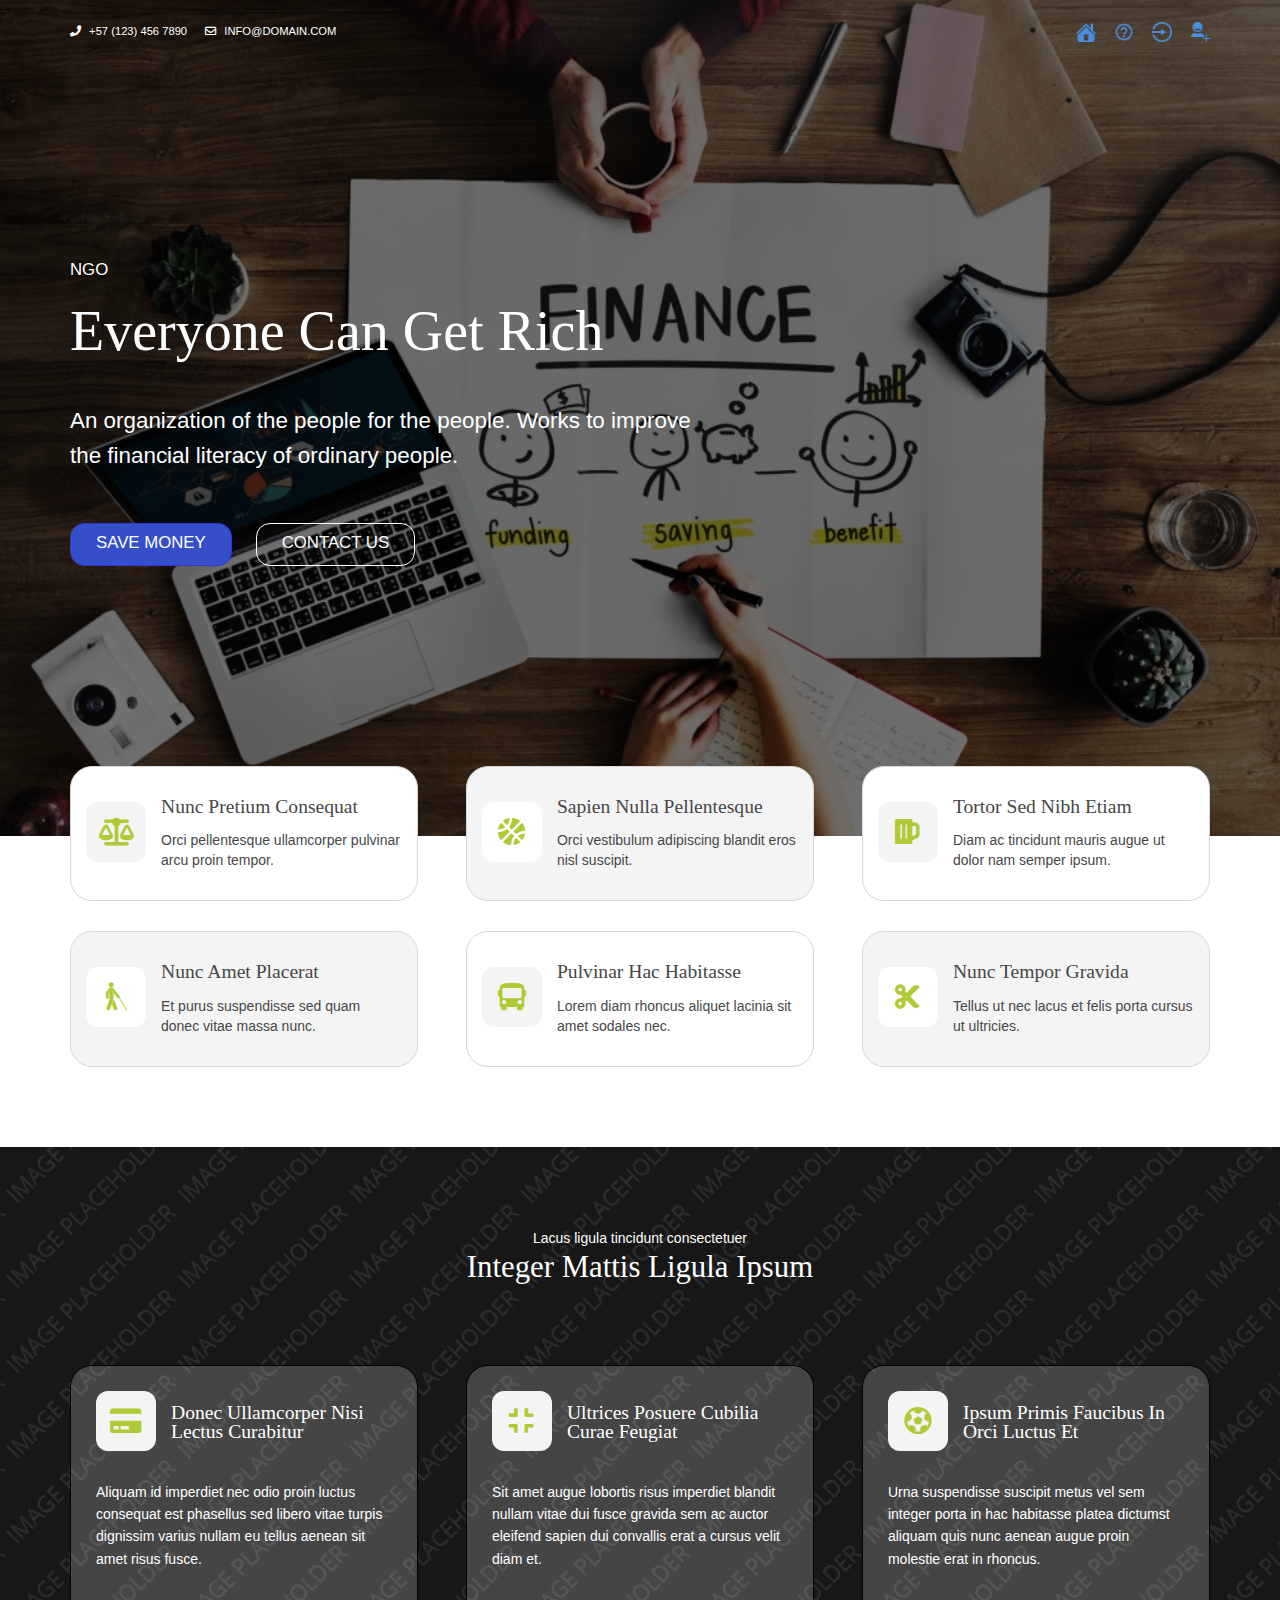
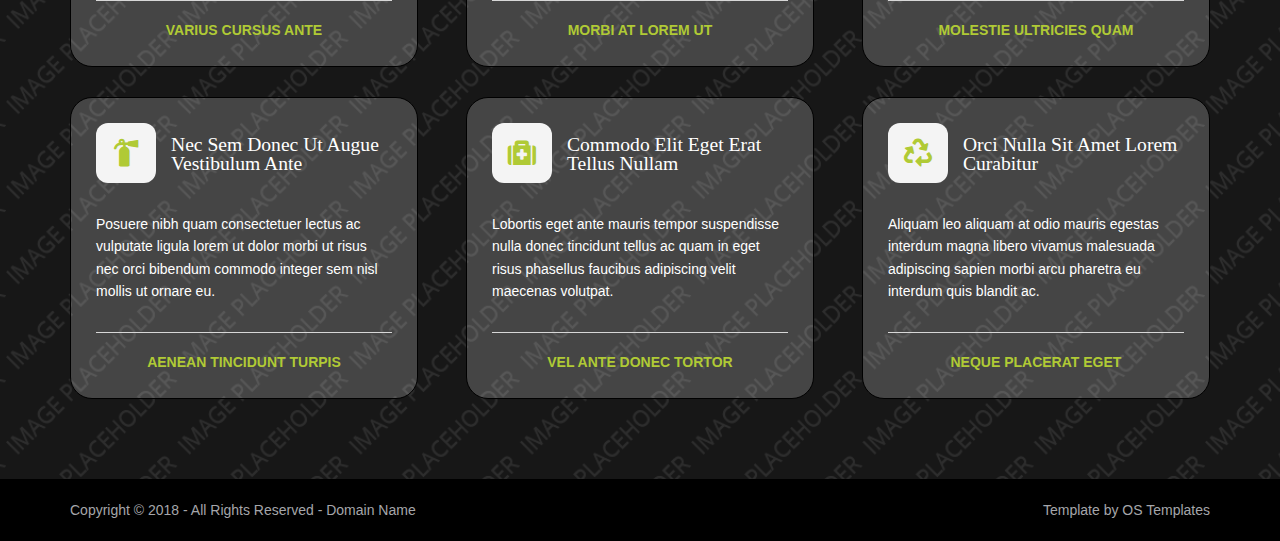
==== index.html @ de63fb76 "First Commit" ====
<!DOCTYPE html>
<!--
Template Name: Siopp
Author: <a href="https://www.os-templates.com/">OS Templates</a>
Author URI: https://www.os-templates.com/
Copyright: OS-Templates.com
Licence: Free to use under our free template licence terms
Licence URI: https://www.os-templates.com/template-terms
-->
<html lang="">
<!-- To declare your language - read more here: https://www.w3.org/International/questions/qa-html-language-declarations -->
<head>
<title>Everyone Can Get Rich</title>
<meta charset="utf-8">
<meta name="viewport" content="width=device-width, initial-scale=1.0, maximum-scale=1.0, user-scalable=no">
<link href="layout/styles/layout.css" rel="stylesheet" type="text/css" media="all">
</head>
<body id="top">
<!-- ################################################################################################ -->
<!-- ################################################################################################ -->
<!-- ################################################################################################ -->
<!-- Top Background Image Wrapper -->
<div class="bgded" style="background-image:url('images/backgrounds/01.jpeg');">
  <!-- ################################################################################################ -->
  <div class="wrapper overlay row0">
    <div id="topbar" class="hoc clear">
      <div class="fl_left">
        <!-- ################################################################################################ -->
        <ul class="nospace">
          <li><i class="fas fa-phone rgtspace-5"></i> +57 (123) 456 7890</li>
          <li><i class="far fa-envelope rgtspace-5"></i> info@domain.com</li>
        </ul>
        <!-- ################################################################################################ -->
      </div>
      <div class="fl_right">
        <!-- ################################################################################################ -->
        <ul class="nospace">
          <li><a href="index.html"><img src="images/icons/01.png" style="width:20px;height:20px;"></a></li>
          <li><a href="#" title="Help Center"><img src="images/icons/02.png" style="width:20px;height:20px;"></a></li>
          <li><a href="#" title="Login"><img src="images/icons/03.png" style="width:20px;height:20px;"></i></a></li>
          <li><a href="#" title="Sign Up"><img src="images/icons/04.png" style="width:20px;height:20px;"></i></a></li>
        </ul>
        <!-- ################################################################################################ -->
      </div>
    </div>
  </div>
  <!-- ################################################################################################ -->
  <!-- ################################################################################################ -->
  <!-- ################################################################################################ -->

  <!-- ################################################################################################ -->
  <!-- ################################################################################################ -->
  <!-- ################################################################################################ -->
  <div class="wrapper overlay">
    <div id="pageintro" class="hoc clear">
      <!-- ################################################################################################ -->
      <article>
        <p>NGO</p>
        <h3 class="heading">Everyone Can Get Rich</h3>
        <p>An organization of the people for the people. Works to improve the financial literacy of ordinary people.</p>
        <footer>
          <ul class="nospace inline pushright">
            <li><a class="btn" href="#">Save money</a></li>
            <li><a class="btn inverse" href="#">Contact us</a></li>
          </ul>
        </footer>
      </article>
      <!-- ################################################################################################ -->
    </div>
  </div>
  <!-- ################################################################################################ -->
</div>
<!-- End Top Background Image Wrapper -->
<!-- ################################################################################################ -->
<!-- ################################################################################################ -->
<!-- ################################################################################################ -->
<div class="wrapper row3">
  <main class="hoc container clear">
    <!-- main body -->
    <!-- ################################################################################################ -->
    <section id="introblocks">
      <ul class="nospace group elements elements-three">
        <li class="one_third">
          <article>
            <footer><a href="#"><i class="fas fa-balance-scale"></i></a></footer>
            <h6 class="heading">Nunc pretium consequat</h6>
            <p>Orci pellentesque ullamcorper pulvinar arcu proin tempor.</p>
          </article>
        </li>
        <li class="one_third">
          <article>
            <footer><a href="#"><i class="fas fa-basketball-ball"></i></a></footer>
            <h6 class="heading">Sapien nulla pellentesque</h6>
            <p>Orci vestibulum adipiscing blandit eros nisl suscipit.</p>
          </article>
        </li>
        <li class="one_third">
          <article>
            <footer><a href="#"><i class="fas fa-beer"></i></a></footer>
            <h6 class="heading">Tortor sed nibh etiam</h6>
            <p>Diam ac tincidunt mauris augue ut dolor nam semper ipsum.</p>
          </article>
        </li>
        <li class="one_third">
          <article>
            <footer><a href="#"><i class="fas fa-blind"></i></a></footer>
            <h6 class="heading">Nunc amet placerat</h6>
            <p>Et purus suspendisse sed quam donec vitae massa nunc.</p>
          </article>
        </li>
        <li class="one_third">
          <article>
            <footer><a href="#"><i class="fas fa-bus"></i></a></footer>
            <h6 class="heading">Pulvinar hac habitasse</h6>
            <p>Lorem diam rhoncus aliquet lacinia sit amet sodales nec.</p>
          </article>
        </li>
        <li class="one_third">
          <article>
            <footer><a href="#"><i class="fas fa-cut"></i></a></footer>
            <h6 class="heading">Nunc tempor gravida</h6>
            <p>Tellus ut nec lacus et felis porta cursus ut ultricies.</p>
          </article>
        </li>
      </ul>
    </section>
    <!-- ################################################################################################ -->
    <!-- / main body -->
    <div class="clear"></div>
  </main>
</div>
<!-- ################################################################################################ -->
<!-- ################################################################################################ -->
<!-- ################################################################################################ -->
<div class="bgded overlay" style="background-image:url('images/demo/backgrounds/01.png');">
  <section id="services" class="hoc container clear">
    <!-- ################################################################################################ -->
    <div class="sectiontitle">
      <p class="nospace font-xs">Lacus ligula tincidunt consectetuer</p>
      <h6 class="heading font-x2">Integer mattis ligula ipsum</h6>
    </div>
    <ul class="nospace group elements elements-three">
      <li class="one_third">
        <article>
          <div>
            <footer><a href="#"><i class="fas fa-credit-card"></i></a></footer>
            <h6 class="heading">Donec ullamcorper nisi lectus curabitur</h6>
          </div>
          <p>Aliquam id imperdiet nec odio proin luctus consequat est phasellus sed libero vitae turpis dignissim varius nullam eu tellus aenean sit amet risus fusce.</p>
          <p><a href="#">Varius cursus ante</a></p>
        </article>
      </li>
      <li class="one_third">
        <article>
          <div>
            <footer><a href="#"><i class="fas fa-compress"></i></a></footer>
            <h6 class="heading">Ultrices posuere cubilia curae feugiat</h6>
          </div>
          <p>Sit amet augue lobortis risus imperdiet blandit nullam vitae dui fusce gravida sem ac auctor eleifend sapien dui convallis erat a cursus velit diam et.</p>
          <p><a href="#">Morbi at lorem ut</a></p>
        </article>
      </li>
      <li class="one_third">
        <article>
          <div>
            <footer><a href="#"><i class="fas fa-futbol"></i></a></footer>
            <h6 class="heading">Ipsum primis faucibus in orci luctus et</h6>
          </div>
          <p>Urna suspendisse suscipit metus vel sem integer porta in hac habitasse platea dictumst aliquam quis nunc aenean augue proin molestie erat in rhoncus.</p>
          <p><a href="#">Molestie ultricies quam</a></p>
        </article>
      </li>
      <li class="one_third">
        <article>
          <div>
            <footer><a href="#"><i class="fas fa-fire-extinguisher"></i></a></footer>
            <h6 class="heading">Nec sem donec ut augue vestibulum ante</h6>
          </div>
          <p>Posuere nibh quam consectetuer lectus ac vulputate ligula lorem ut dolor morbi ut risus nec orci bibendum commodo integer sem nisl mollis ut ornare eu.</p>
          <p><a href="#">Aenean tincidunt turpis</a></p>
        </article>
      </li>
      <li class="one_third">
        <article>
          <div>
            <footer><a href="#"><i class="fas fa-medkit"></i></a></footer>
            <h6 class="heading">Commodo elit eget erat tellus nullam</h6>
          </div>
          <p>Lobortis eget ante mauris tempor suspendisse nulla donec tincidunt tellus ac quam in eget risus phasellus faucibus adipiscing velit maecenas volutpat.</p>
          <p><a href="#">Vel ante donec tortor</a></p>
        </article>
      </li>
      <li class="one_third">
        <article>
          <div>
            <footer><a href="#"><i class="fas fa-recycle"></i></a></footer>
            <h6 class="heading">Orci nulla sit amet lorem curabitur</h6>
          </div>
          <p>Aliquam leo aliquam at odio mauris egestas interdum magna libero vivamus malesuada adipiscing sapien morbi arcu pharetra eu interdum quis blandit ac.</p>
          <p><a href="#">Neque placerat eget</a></p>
        </article>
      </li>
    </ul>
    <!-- ################################################################################################ -->
  </section>
</div>
<!-- ################################################################################################ -->
<!-- ################################################################################################ -->
<!-- ################################################################################################ -->
<!-- ################################################################################################ -->

<!-- ################################################################################################ -->
<!-- ################################################################################################ -->
<!-- ################################################################################################ -->
<div class="wrapper row5">
  <div id="copyright" class="hoc clear">
    <!-- ################################################################################################ -->
    <p class="fl_left">Copyright &copy; 2018 - All Rights Reserved - <a href="#">Domain Name</a></p>
    <p class="fl_right">Template by <a target="_blank" href="https://www.os-templates.com/" title="Free Website Templates">OS Templates</a></p>
    <!-- ################################################################################################ -->
  </div>
</div>
<!-- ################################################################################################ -->
<!-- ################################################################################################ -->
<!-- ################################################################################################ -->
<a id="backtotop" href="#top"><i class="fas fa-chevron-up"></i></a>
<!-- JAVASCRIPTS -->
<script src="layout/scripts/jquery.min.js"></script>
<script src="layout/scripts/jquery.backtotop.js"></script>
<script src="layout/scripts/jquery.mobilemenu.js"></script>
<!-- Homepage specific -->
<script src="layout/scripts/jquery.easypiechart.min.js"></script>
<!-- / Homepage specific -->
</body>
</html>
---- layout/styles/layout.css ----
@charset "utf-8";
/*
Template Name: Siopp
Author: <a href="https://www.os-templates.com/">OS Templates</a>
Author URI: https://www.os-templates.com/
Copyright: OS-Templates.com
Licence: Free to use under our free template licence terms
Licence URI: https://www.os-templates.com/template-terms
File: Layout CSS
*/

@import url("fontawesome-free/css/fontawesome-all.min.css");
@import url("framework.css");

/* Rows
--------------------------------------------------------------------------------------------------------------- */
.row0, .row0 a{}
.row1, .row1 a{}
.row2, .row2 a{}
.row3, .row3 a{}
.row4, .row4 a{}
.row5, .row5 a{}


/* Top Bar
--------------------------------------------------------------------------------------------------------------- */
#topbar{padding:20px 0; font-size:.8rem; text-transform:uppercase;}

#topbar ul li{display:inline-block; margin-right:15px;}
#topbar ul li:last-child{margin-right:0; padding-right:0; border-right:none;}
#topbar i{line-height:normal;}
#topbar > div:nth-of-type(2) i{font-size:1rem;}

/* Search Form */
#topbar #searchform{position:relative; line-height:1; z-index:9999;}
#topbar #searchform::after{display:block; height:18px; line-height:18px; padding:0; font-family:"Font Awesome\ 5 Free"; font-weight:900; font-size:1rem; content:"\f002"/* fa-search */;}
#topbar #searchform:hover::after, #topbar #searchform button{cursor:pointer;}
#topbar #searchform > div{position:absolute; top:18px; right:0; width:280px; visibility:hidden; opacity:0/* Required for transition effect */;}
#topbar #searchform:hover > div{visibility:visible; opacity:1/* Required for transition effect */;}
#topbar #searchform form{display:block; position:relative;}
#topbar #searchform form *{border:none;}
#topbar #searchform input{display:block; width:100%; height:36px; padding:8px 40px 8px 10px; font-size:1rem;}
#topbar #searchform ::placeholder{text-transform:capitalize;}
#topbar #searchform button{display:block; position:absolute; top:3px; right:2px; height:30px; font-size:16px; line-height:1;}


/* Header
--------------------------------------------------------------------------------------------------------------- */
#header{}

#header #logo{margin:22px 0 0 0;}


/* Page Intro
--------------------------------------------------------------------------------------------------------------- */
#pageintro{padding:200px 0 270px;}/* 270px => 70px for #introblocks negative margin */

#pageintro article{display:block; max-width:55%;}
#pageintro article p{line-height:2.5rem; font-size:1.6rem;}
#pageintro article p:first-of-type{margin:0 0 20px 0; padding:0; text-transform:uppercase; font-size:1.2rem; line-height:1;}
#pageintro .heading{margin-bottom:40px; font-size:4rem;}
#pageintro footer{margin-top:50px;}


/* Content Area
--------------------------------------------------------------------------------------------------------------- */
.container{padding:80px 0;}

/* Content */
.container .content{}

.sectiontitle{display:block; max-width:55%; margin:0 auto 80px; text-align:center;}
.sectiontitle *{margin:0;}

.elements{}
.elements-three li{margin-bottom:30px;}
.elements-three li:nth-last-child(-n+3){margin-bottom:0;}/* Removes bottom margin from the last line of items - margin is restored in the media queries when items stack */
.elements-three li:nth-child(3n+1){margin-left:0; clear:left;}/* Removes the need to add class="first" */
.elements article{display:block; position:relative; padding:30px 15px; border:1px solid;}
.elements article *{margin:0; padding:0; line-height:1;}
.elements article i{width:60px; height:60px; line-height:60px; font-size:2rem; text-align:center;}
.elements article .heading{}
.elements article p{line-height:1.4rem;}
.elements article footer{}

/* Introblocks */
#introblocks{display:block; position:relative; margin-top:-150px; z-index:1;}/* 150px => 70px + container padding */
#introblocks .elements article{min-height:122px;/* padding + border + icon */ padding-left:90px;}
#introblocks .elements article .heading{margin-bottom:15px;}
#introblocks .elements article footer{position:absolute; top:35px; left:15px;}

/* Services */
#services{}
#services .elements article{padding:25px;}
#services .elements article > div{display:block; position:relative; min-height:60px; margin:0 0 30px 0; padding:12px 0 0 75px;}
#services .elements article > div footer{position:absolute; top:0; left:0;}
#services .elements article > p:first-of-type{line-height:1.6rem;}
#services .elements article > p:last-of-type{margin-top:30px; padding-top:20px; text-transform:uppercase; text-align:center; font-weight:700; border-top:1px solid;}

/* Shout */
.shout{}
.shout figure{display:block; max-width:546px;/* same width as the image - contains the caption */}
.shout figure img{}
.shout figure figcaption{display:block; position:relative;}
.shout figure figcaption a{display:block; position:relative; padding:15px; border:solid; border-width:0 1px 1px 1px;}
.shout figure figcaption a::after{position:absolute; top:12px; right:15px; width:30px; height:30px; line-height:30px; font-family:"Font Awesome\ 5 Free"; font-weight:900; content:"\f105";/* fa-angle-right */ text-align:center;}

/* Easy Pie Charts */
.pr-charts{}
.pr-charts .pr-chart-ctrl{display:block; float:left; width:25%; min-height:200px;}
.pr-charts .pr-chart-ctrl .pr-chart{display:block; position:relative; width:100%; margin:0 0 50px 0; text-align:center;}
.pr-charts .pr-chart-ctrl .pr-chart canvas{display:block; margin:0 auto; padding:0; vertical-align:top;}
.pr-charts .pr-chart-ctrl .pr-chart i{position:absolute; top:0; left:0; width:100%; height:200px; line-height:200px; font-size:18px; font-style:normal;}/* Must have same height & line height as set in the javascript size element to vertical align centre */
.pr-charts .pr-chart-ctrl p{margin:0; padding:0; text-transform:uppercase;}

/* Comments */
#comments ul{margin:0 0 40px 0; padding:0; list-style:none;}
#comments li{margin:0 0 10px 0; padding:15px;}
#comments .avatar{float:right; margin:0 0 10px 10px; padding:3px; border:1px solid;}
#comments address{font-weight:bold;}
#comments time{font-size:smaller;}
#comments .comcont{display:block; margin:0; padding:0;}
#comments .comcont p{margin:10px 5px 10px 0; padding:0;}

#comments form{display:block; width:100%;}
#comments input, #comments textarea{width:100%; padding:10px; border:1px solid;}
#comments textarea{overflow:auto;}
#comments div{margin-bottom:15px;}
#comments input[type="submit"], #comments input[type="reset"]{display:inline-block; width:auto; min-width:150px; margin:0; padding:8px 5px; cursor:pointer;}

/* Sidebar */
.container .sidebar{}

.sidebar .sdb_holder{margin-bottom:50px;}
.sidebar .sdb_holder:last-child{margin-bottom:0;}


/* CTA - Click to action
--------------------------------------------------------------------------------------------------------------- */
#cta{padding:80px 0; text-align:center;}

#cta p, #cta .heading, #cta footer{margin:0; padding:0;}
#cta p:first-of-type{text-transform:uppercase;}
#cta .heading{margin-bottom:50px; font-size:3rem;}
#cta .heading span{font-size:4rem;}
#cta footer{}
#cta footer .btn{padding:14px 40px;}


/* Footer
--------------------------------------------------------------------------------------------------------------- */
#footer{padding:80px 0;}

#footer .heading{margin-bottom:50px; font-size:1.2rem;}
#footer .logoname{margin-bottom:50px;}
#footer p + .faico{margin-top:30px;}

#footer input, #footer button{border:1px solid;}
#footer input{display:block; width:100%; padding:12px 15px;}
#footer button{padding:10px 15px 12px; font-size:1rem;}

#footer .linklist li{display:block; margin-bottom:15px; padding:0 0 15px 0; border-bottom:1px solid;}
#footer .linklist li:last-child{margin:0; padding:0; border:none;}
#footer .linklist li::before, #footer .linklist li::after{display:table; content:"";}
#footer .linklist li, #footer .linklist li::after{clear:both;}

#footer .latestimg{}
#footer .latestimg > li{display:inline-block; float:left; width:30%; margin:0 0 5% 5%;}
#footer .latestimg > li:nth-last-child(-n+3){margin-bottom:0;}/* Removes bottom margin from the last three items - margin is restored in the media queries when items stack */
#footer .latestimg > li:nth-child(3n+1){margin-left:0; clear:left;}/* Removes the need to add class="first" */
#footer .latestimg > li img{width:100%;}/* Force the image to resize to take the full space - may have to be changed for tablets, depends on personal preference */
#footer .latestimg > li a.imgover{display:block;}

#ctdetails{display:block; position:relative; margin-bottom:80px; padding-bottom:80px; border-bottom:5px solid;}
#ctdetails::before, #ctdetails::after{display:block; position:absolute; bottom:-5px; left:50%; width:100px; height:5px; margin-left:-50px; content:""; transform:rotate(25deg);}
#ctdetails::after{transform:rotate(-25deg);}
#ctdetails > ul{}
#ctdetails > ul li{}
#ctdetails > ul li > div{display:block; position:relative; min-height:75px;/* padding + icon */ padding:15px 15px 15px 80px; line-height:1;}
#ctdetails > ul li:last-child{margin-bottom:0;}/* Used when elements stack in small viewports */
#ctdetails > ul li i{position:absolute; top:15px; left:15px; width:45px; height:45px; line-height:45px; font-size:16px; text-align:center;}
#ctdetails > ul li span{display:block; padding:4px 0 0 0;}
#ctdetails > ul li strong{display:block; margin:0 0 8px 0; text-transform:capitalize;}


/* Copyright
--------------------------------------------------------------------------------------------------------------- */
#copyright{padding:20px 0;}
#copyright *{margin:0; padding:0;}


/* Add roundness to certain items
Settings are all different due to the optical similarity needed for different sized elements
Delete this section if roundness is not wanted / required
--------------------------------------------------------------------------------------------------------------- */
.btn{border-radius:14px;}

#topbar #searchform input{border-radius:8px;}

.elements article{border-radius:22px;}
.elements article i{border-radius:12px;}

.shout figure img{border-radius:22px 22px 0 0;}
.shout figure figcaption a{border-radius:0 0 22px 22px;}
.shout figure figcaption a::after{border-radius:8px;}

#footer input, #footer button{border-radius:12px;}
#ctdetails > ul li{border-radius:16px;}
#ctdetails > ul li i{border-radius:12px;}


/* Transition Fade
This gives a smooth transition to "ALL" elements used in the layout - other than the navigation form used in mobile devices
If you don't want it to fade all elements, you have to list the ones you want to be faded individually
Delete it completely to stop fading
--------------------------------------------------------------------------------------------------------------- */
*, *::before, *::after{transition:all .3s ease-in-out;}
#mainav form *{transition:none !important;}


/* ------------------------------------------------------------------------------------------------------------ */
/* ------------------------------------------------------------------------------------------------------------ */
/* ------------------------------------------------------------------------------------------------------------ */
/* ------------------------------------------------------------------------------------------------------------ */
/* ------------------------------------------------------------------------------------------------------------ */


/* Navigation
--------------------------------------------------------------------------------------------------------------- */
nav ul, nav ol{margin:0; padding:0; list-style:none;}

#mainav, #breadcrumb, .sidebar nav{line-height:normal;}
#mainav .drop::after, #mainav li li .drop::after, #breadcrumb li a::after, .sidebar nav a::after{position:absolute; font-family:"Font Awesome\ 5 Free"; font-weight:900; font-size:10px; line-height:10px;}

/* Top Navigation */
#mainav{}
#mainav ul{text-transform:uppercase;}
#mainav ul ul{position:absolute; width:180px; text-transform:none; z-index:9999;}
#mainav ul ul ul{left:180px; top:0;}
#mainav li{display:inline-block; position:relative; margin:0 15px 0 0; padding:0;}
#mainav li:last-child{margin-right:0;}
#mainav li li{width:100%; margin:0;}
#mainav li a{display:block; padding:30px 0;}
#mainav li li a{border:solid; border-width:0 0 1px 0;}
#mainav .drop{padding-left:15px;}
#mainav li li a, #mainav li li .drop{display:block; margin:0; padding:10px 15px;}
#mainav .drop::after, #mainav li li .drop::after{content:"\f0d7";}
#mainav .drop::after{top:35px; left:5px;}
#mainav li li .drop::after{top:15px; left:5px;}
#mainav ul ul{visibility:hidden; opacity:0;}
#mainav ul li:hover > ul{visibility:visible; opacity:1;}

#mainav form{display:none; width:100%; margin:0; padding:0;}
#mainav form select, #mainav form select option{display:block; cursor:pointer; outline:none;}
#mainav form select{width:100%; padding:5px; border:1px solid;}
#mainav form select option{margin:5px; padding:0; border:none;}

/* Breadcrumb */
#breadcrumb{padding:150px 0 30px;}
#breadcrumb ul{margin:0; padding:0; list-style:none; text-transform:uppercase;}
#breadcrumb li{display:inline-block; margin:0 6px 0 0; padding:0;}
#breadcrumb li a{display:block; position:relative; margin:0; padding:0 12px 0 0; font-size:12px;}
#breadcrumb li a::after{top:4px; right:0; content:"\f0da";}
#breadcrumb li:last-child a{margin:0; padding:0;}
#breadcrumb li:last-child a::after{display:none;}
#breadcrumb .heading{margin:0; font-size:2rem;}

/* Sidebar Navigation */
.sidebar nav{display:block; width:100%;}
.sidebar nav li{margin:0 0 3px 0; padding:0;}
.sidebar nav a{display:block; position:relative; margin:0; padding:5px 10px 5px 15px; text-decoration:none; border:solid; border-width:0 0 1px 0;}
.sidebar nav a::after{top:10px; left:5px; content:"\f0da";}
.sidebar nav ul ul a{padding-left:35px;}
.sidebar nav ul ul a::after{left:25px;}
.sidebar nav ul ul ul a{padding-left:55px;}
.sidebar nav ul ul ul a::after{left:45px;}

/* Pagination */
.pagination{display:block; width:100%; text-align:center; clear:both;}
.pagination li{display:inline-block; margin:0 2px 0 0;}
.pagination li:last-child{margin-right:0;}
.pagination a, .pagination strong{display:block; padding:8px 11px; border:1px solid; background-clip:padding-box; font-weight:normal;}

/* Back to Top */
#backtotop{z-index:999; display:inline-block; position:fixed; visibility:hidden; bottom:20px; right:20px; width:36px; height:36px; line-height:36px; font-size:16px; text-align:center; opacity:.2;}
#backtotop i{display:block; width:100%; height:100%; line-height:inherit;}
#backtotop.visible{visibility:visible; opacity:.5;}
#backtotop:hover{opacity:1;}


/* Tables
--------------------------------------------------------------------------------------------------------------- */
table, th, td{border:1px solid; border-collapse:collapse; vertical-align:top;}
table, th{table-layout:auto;}
table{width:100%; margin-bottom:15px;}
th, td{padding:5px 8px;}
td{border-width:0 1px;}


/* Gallery
--------------------------------------------------------------------------------------------------------------- */
#gallery{display:block; width:100%; margin-bottom:50px;}
#gallery figure figcaption{display:block; width:100%; clear:both;}
#gallery li{margin-bottom:30px;}


/* Font Awesome Social Icons
--------------------------------------------------------------------------------------------------------------- */
.faico{margin:0; padding:0; list-style:none;}
.faico li{display:inline-block; margin:8px 5px 0 0; padding:0; line-height:normal;}
.faico li:last-child{margin-right:0;}
.faico a{display:inline-block; width:36px; height:36px; line-height:36px; font-size:18px; text-align:center;}

.faico a{color:inherit; background-color:rgba(255,255,255,.2);}
.faico a:hover{color:#FFFFFF;}

.faicon-dribble:hover{background-color:#EA4C89;}
.faicon-facebook:hover{background-color:#3B5998;}
.faicon-google-plus:hover{background-color:#DB4A39;}
.faicon-linkedin:hover{background-color:#0E76A8;}
.faicon-twitter:hover{background-color:#00ACEE;}
.faicon-vk:hover{background-color:#4E658E;}


/* ------------------------------------------------------------------------------------------------------------ */
/* ------------------------------------------------------------------------------------------------------------ */
/* ------------------------------------------------------------------------------------------------------------ */
/* ------------------------------------------------------------------------------------------------------------ */
/* ------------------------------------------------------------------------------------------------------------ */


/* Colours
--------------------------------------------------------------------------------------------------------------- */
body{color:#A5A6AA; background-color:#000000;}
a{color:#B0CA35;}
a:active, a:focus{background:transparent !important;}/* IE10 + 11 Bugfix - prevents grey background */
hr, .borderedbox{border-color:#D7D7D7;}
label span{color:#FF0000; background-color:inherit;}
input:focus, textarea:focus, *:required:focus{border-color:#B0CA35 !important;}

.overlay{color:#FFFFFF; background-color:inherit;}
.overlay::after{color:inherit; background-color:rgba(0,0,0,.55);}
.overlay.light{color:#474747;}
.overlay.light::after{background-color:rgba(255,255,255,.7);}

.btn, .btn.inverse:hover{color:#FFFFFF; background-color:#354ECA; border-color:#3537CA;}
.btn:hover, .btn.inverse{color:inherit; background-color:transparent; border-color:inherit;}

.coloured{color:#FFFFFF; background-color:#B0CA35;}
.coloured .btn{color:#B0CA35; background-color:#FFFFFF;}
.coloured .btn:hover{color:inherit; background-color:transparent; border-color:inherit;}

.imgover:hover::before{background-color:rgba(176,202,53,.3);/* #B0CA35 */}
.imgover, .imgover:hover::after{color:#FFFFFF;}


/* Rows */
.row0, .row0 a{}
.row1{color:#FFFFFF; background-color:rgba(255,255,255,.4);}
.row1:hover{color:#474747; background-color:#FFFFFF;}
.row2{color:#474747; background-color:#F4F4F4;}
.row3{color:#474747; background-color:#FFFFFF;}
.row4{color:#A5A6AA; background-color:#000000;}
.row5, .row5 a{color:#A5A6AA; background-color:#000000;}


/* Top Bar */
#topbar #searchform{color:#B0CA35;}
#topbar #searchform input{color:#FFFFFF; background:#889C29;}
#topbar #searchform button{color:#FFFFFF; background:transparent;}


/* Header */
#header #logo a{color:inherit;}


/* Page Intro */
#pageintro{color:#FFFFFF;}


/* Content Area */
.elements article, #services .elements article:hover{color:#474747; background-color:#FFFFFF; border-color:#D7D7D7;}
.elements article:hover, #services .elements article:hover{border-color:#889C29;}
.elements article a i{color:#B0CA35; background-color:#F4F4F4;}
.elements article:hover a i, #introblocks .elements li:nth-child(even) article:hover a i{color:#FFFFFF; background-color:#B0CA35;}
#introblocks .elements article:hover{box-shadow:0px 0px 15px rgba(0,0,0,.1);}
#introblocks .elements li:nth-child(even) article{background-color:#F4F4F4;}
#introblocks .elements li:nth-child(even) article a i{background-color:#FFFFFF;}
#services .elements article{color:#FFFFFF; background-color:rgba(255,255,255,.2); border-color:#000000;}
#services .elements article > p:last-of-type{border-color:#D7D7D7;}

.shout figure figcaption a{color:inherit; background-color:inherit; border-color:#D7D7D7;}
.shout figure:hover figcaption a, .shout figure figcaption a::after{color:#FFFFFF; background-color:#B0CA35; border-color:#B0CA35;}
.shout figure:hover figcaption a::after{color:#B0CA35; background-color:#FFFFFF;}


/* Footer */
#footer .heading{color:#FFFFFF;}
#footer hr, #footer .borderedbox, #footer .linklist li{border-color:rgba(255,255,255,.1);}

#footer input, #footer button{border-color:transparent;}
#footer input{color:#FFFFFF; background-color:rgba(255,255,255,.2);}
#footer input:focus{background-color:#889C29;}
#footer button{color:#FFFFFF; background-color:#B0CA35;}
#footer button:hover{color:inherit; background-color:transparent; border-color:inherit;}

#ctdetails{border-color:rgba(255,255,255,.2);}
#ctdetails::before, #ctdetails::after{background:rgba(255,255,255,.2);}
#ctdetails > ul li{color:inherit; background-color:rgba(255,255,255,.2);}
#ctdetails > ul li i, #ctdetails > ul li strong{color:#FFFFFF;}
#ctdetails > ul li a i{background-color:#B0CA35;}
#ctdetails > ul li:nth-child(even), #ctdetails > ul li:hover{color:#FFFFFF; background-color:#889C29;}


/* Navigation */
#mainav li a{color:inherit;}
#mainav .active a, #mainav a:hover, #mainav li:hover > a{color:#889C29; background-color:inherit;}
#mainav li li a, #mainav .active li a{color:#FFFFFF; background-color:rgba(176,202,53,.5); border-color:rgba(176,202,53,.5);/* #B0CA35 */}
#mainav li li:hover > a, #mainav .active .active > a{color:#FFFFFF; background-color:#B0CA35;}
#mainav form select{color:#474747; background-color:#FFFFFF; border-color:#D7D7D7;}

#breadcrumb a{color:inherit; background-color:inherit;}
#breadcrumb li:last-child a{color:#B0CA35;}

.container .sidebar nav a{color:inherit; border-color:#D7D7D7;}
.container .sidebar nav a:hover{color:#B0CA35;}

.pagination a, .pagination strong{border-color:#D7D7D7;}
.pagination .current *{color:#FFFFFF; background-color:#B0CA35;}

#backtotop{color:#FFFFFF; background-color:#B0CA35;}


/* Tables + Comments */
table, th, td, #comments .avatar, #comments input, #comments textarea{border-color:#D7D7D7;}
th{color:#FFFFFF; background-color:#373737;}
tr, #comments li, #comments input[type="submit"], #comments input[type="reset"]{color:inherit; background-color:#FBFBFB;}
tr:nth-child(even), #comments li:nth-child(even){color:inherit; background-color:#F7F7F7;}
table a, #comments a{background-color:inherit;}


/* ------------------------------------------------------------------------------------------------------------ */
/* ------------------------------------------------------------------------------------------------------------ */
/* ------------------------------------------------------------------------------------------------------------ */
/* ------------------------------------------------------------------------------------------------------------ */
/* ------------------------------------------------------------------------------------------------------------ */


/* Media Queries
--------------------------------------------------------------------------------------------------------------- */
@-ms-viewport{width:device-width;}


/* Max Wrapper Width - Laptop, Desktop etc.
--------------------------------------------------------------------------------------------------------------- */
@media screen and (min-width:1140px){
	.hoc{max-width:1140px;}
}

@media screen and (min-width:978px) and (max-width:1140px){
	.hoc{max-width:95%;}
}


/* Mobile Devices
--------------------------------------------------------------------------------------------------------------- */
@media screen and (max-width:978px){
	.hoc{max-width:90%;}

	#topbar{}

	#header{padding:30px 0;}
	#header #logo{margin-top:0;}

	#mainav{}
	#mainav ul{display:none;}
	#mainav form{display:block; margin-top:2px;}

	#breadcrumb{}

	.container{}
	#comments input[type="reset"]{margin-top:10px;}
	.pagination li{display:inline-block; margin:0 5px 5px 0;}

	#footer{}

	#copyright{}
	#copyright p:first-of-type{margin-bottom:10px;}
}

@media screen and (min-width:750px) and (max-width:900px){
	#introblocks .elements article{padding-left:15px;}
	#services .elements article{padding:20px;}
	#services .elements article > div{padding:0;}
	#introblocks .elements article footer, #services .elements article > div footer{position:inherit; top:auto; left:auto; margin-bottom:20px;}
}

@media screen and (max-width:750px){
	.imgl, .imgr{display:inline-block; float:none; margin:0 0 10px 0;}
	.fl_left, .fl_right{display:block; float:none;}
	.group .group > *:last-child, .clear .clear > *:last-child, .clear .group > *:last-child, .group .clear > *:last-child{margin-bottom:0;}/* Experimental - Needs more testing in different situations, stops double margin when stacking */
	.one_half, .one_third, .two_third, .one_quarter, .two_quarter, .three_quarter{display:block; float:none; width:auto; margin:0 0 30px 0;}

	#topbar{text-align:center;}
	#topbar > div:first-of-type ul{margin:0 0 10px 0;}
	#topbar #searchform{display:none;}/* This is personal preference - remove if not required */

	#header{text-align:center;}
	#header #logo{margin:0 0 15px 0;}

	#pageintro article{max-width:none;}
	#pageintro .heading{margin-bottom:20px; font-size:2.5rem;}
	#pageintro article p:last-of-type{line-height:1.4; font-size:1.2rem;}

	.sectiontitle{max-width:none;}
	.shout figure{margin:0 auto 30px;}
	.elements-three li:nth-last-child(-n+3){margin-bottom:30px;}
	.elements-three li:last-child, .shout figure:last-child{margin-bottom:0;}

	#ctdetails{margin-bottom:80px;}/* Gives good separation between the two elements */

	#footer{padding-bottom:50px;}/* Not needed - just looks better */
	#footer .latestimg > li, #footer .latestimg > li:nth-last-child(-n+3){display:inline-block; float:none; width:auto; margin:0 5% 5% 0;}
	#footer .latestimg > li:last-child{margin-bottom:0;}
	#footer .latestimg > li img{width:auto;}
}

@media screen and (min-width:451px) and (max-width:900px){
	.pr-charts .pr-chart-ctrl{width:50%; margin-bottom:50px;}
	.pr-charts .pr-chart-ctrl:nth-child(n+3){margin-bottom:0;}
}

@media screen and (max-width:450px){
	#topbar > div:first-of-type ul li{display:block; margin:0;}

	#services .elements article > div{padding:0;}
	#services .elements article > div footer{position:inherit; top:auto; left:auto; margin-bottom:20px;}

	.pr-charts .pr-chart-ctrl{width:100%; margin-bottom:50px;}
	.pr-charts .pr-chart-ctrl:last-child{margin-bottom:0;}
}


/* Other
--------------------------------------------------------------------------------------------------------------- */
@media screen and (max-width:650px){
	.scrollable{display:block; width:100%; margin:0 0 30px 0; padding:0 0 15px 0; overflow:auto; overflow-x:scroll;}
	.scrollable table{margin:0; padding:0; white-space:nowrap;}

	.inline li{display:block; margin-bottom:10px;}
	.pushright li{margin-right:0;}

	.font-x2{font-size:1.6rem;}
	.font-x3{font-size:1.8rem;}
}
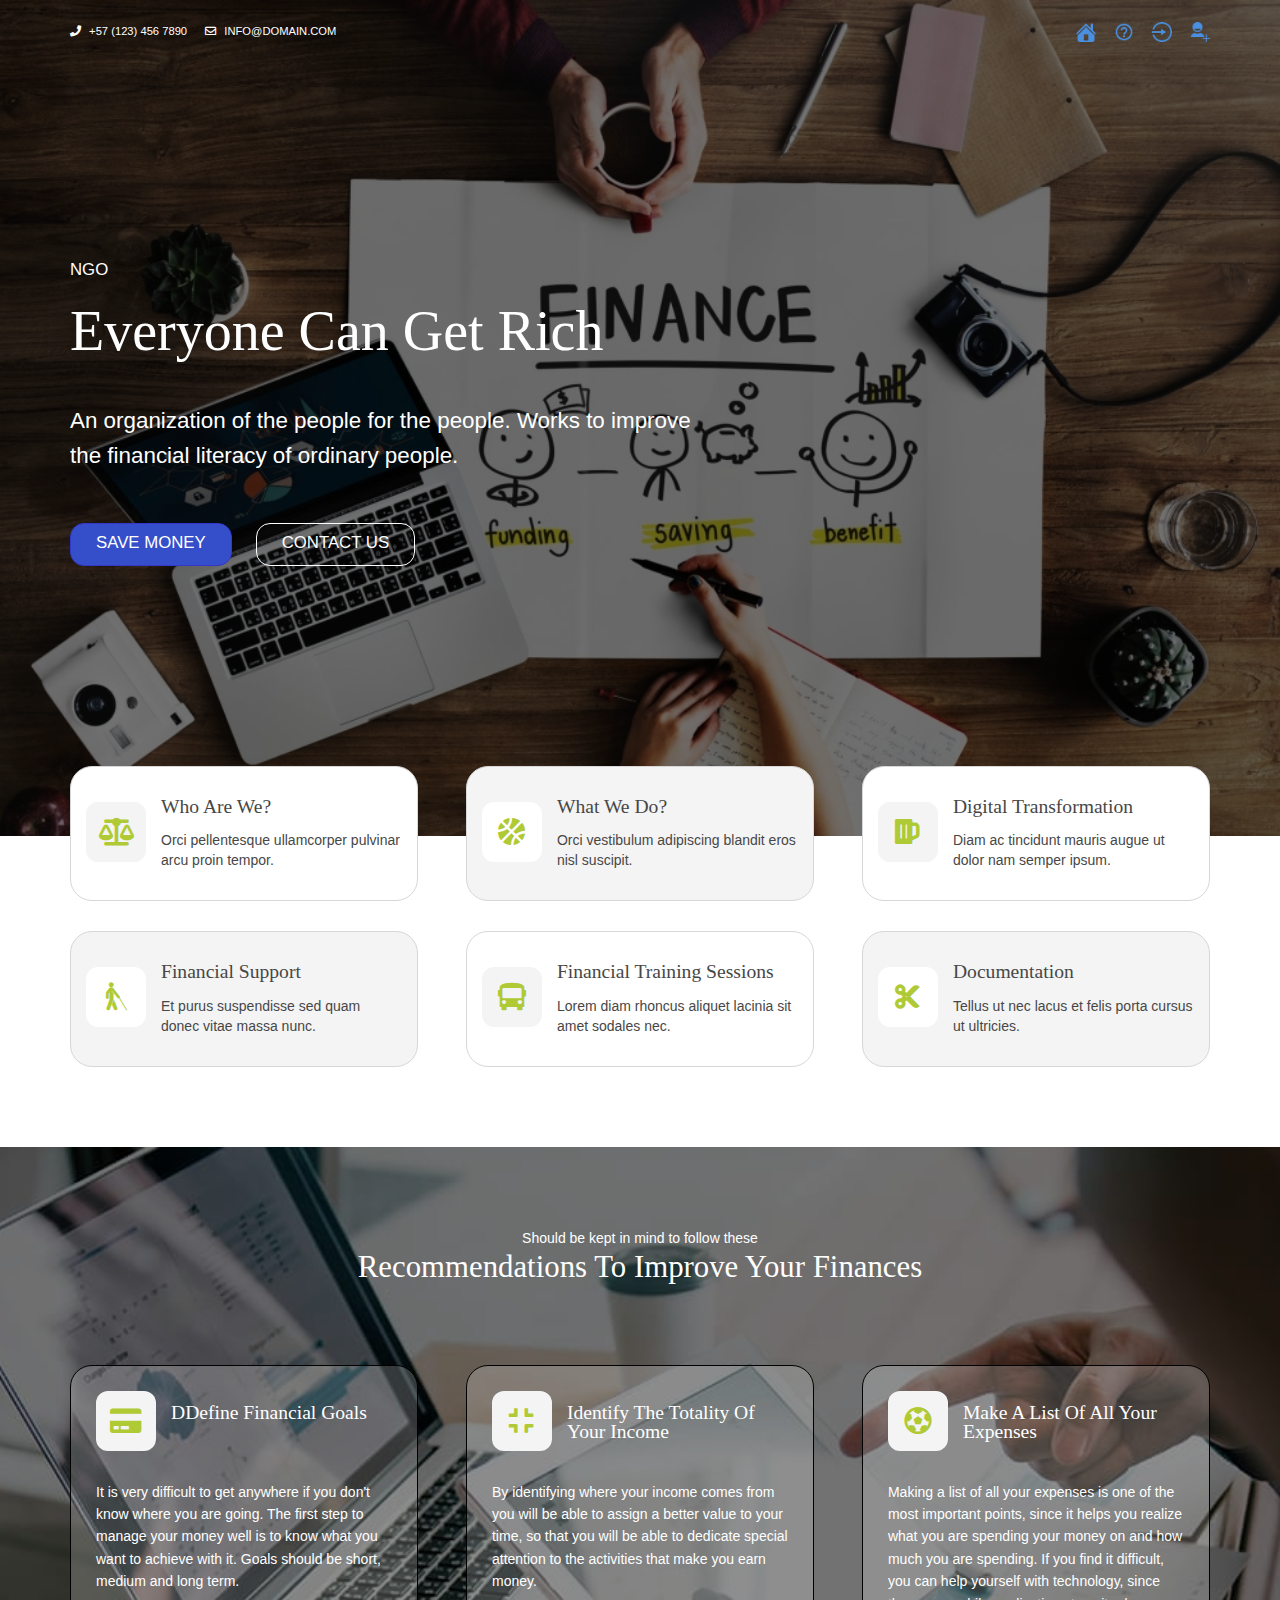
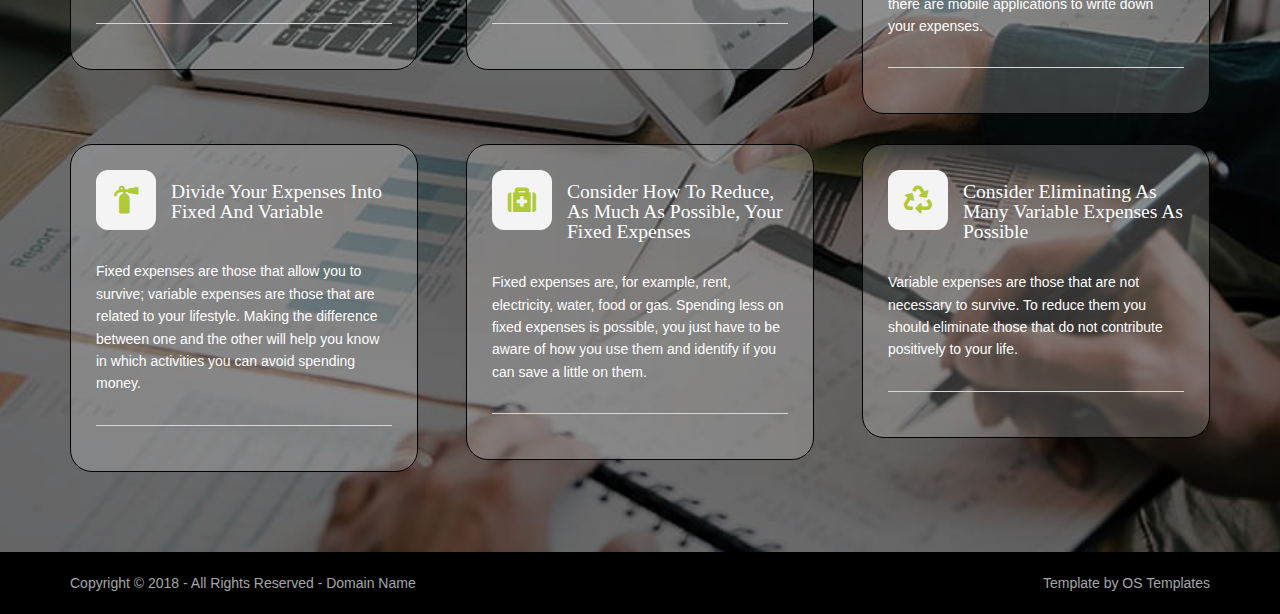
==== commit c4e32f75: "Add Some text" ====
--- a/index.html
+++ b/index.html
@@ -83,42 +83,42 @@
         <li class="one_third">
           <article>
             <footer><a href="#"><i class="fas fa-balance-scale"></i></a></footer>
-            <h6 class="heading">Nunc pretium consequat</h6>
+            <h6 class="heading">Who are we?</h6>
             <p>Orci pellentesque ullamcorper pulvinar arcu proin tempor.</p>
           </article>
         </li>
         <li class="one_third">
           <article>
             <footer><a href="#"><i class="fas fa-basketball-ball"></i></a></footer>
-            <h6 class="heading">Sapien nulla pellentesque</h6>
+            <h6 class="heading">What we do?</h6>
             <p>Orci vestibulum adipiscing blandit eros nisl suscipit.</p>
           </article>
         </li>
         <li class="one_third">
           <article>
             <footer><a href="#"><i class="fas fa-beer"></i></a></footer>
-            <h6 class="heading">Tortor sed nibh etiam</h6>
+            <h6 class="heading">Digital Transformation</h6>
             <p>Diam ac tincidunt mauris augue ut dolor nam semper ipsum.</p>
           </article>
         </li>
         <li class="one_third">
           <article>
             <footer><a href="#"><i class="fas fa-blind"></i></a></footer>
-            <h6 class="heading">Nunc amet placerat</h6>
+            <h6 class="heading">Financial Support</h6>
             <p>Et purus suspendisse sed quam donec vitae massa nunc.</p>
           </article>
         </li>
         <li class="one_third">
           <article>
             <footer><a href="#"><i class="fas fa-bus"></i></a></footer>
-            <h6 class="heading">Pulvinar hac habitasse</h6>
+            <h6 class="heading">Financial training sessions</h6>
             <p>Lorem diam rhoncus aliquet lacinia sit amet sodales nec.</p>
           </article>
         </li>
         <li class="one_third">
           <article>
             <footer><a href="#"><i class="fas fa-cut"></i></a></footer>
-            <h6 class="heading">Nunc tempor gravida</h6>
+            <h6 class="heading">Documentation</h6>
             <p>Tellus ut nec lacus et felis porta cursus ut ultricies.</p>
           </article>
         </li>
@@ -130,86 +130,78 @@
   </main>
 </div>
 <!-- ################################################################################################ -->
-<!-- ################################################################################################ -->
-<!-- ################################################################################################ -->
-<div class="bgded overlay" style="background-image:url('images/demo/backgrounds/01.png');">
+<div class="bgded overlay" style="background-image:url('images/backgrounds/02.jpeg');">
   <section id="services" class="hoc container clear">
     <!-- ################################################################################################ -->
     <div class="sectiontitle">
-      <p class="nospace font-xs">Lacus ligula tincidunt consectetuer</p>
-      <h6 class="heading font-x2">Integer mattis ligula ipsum</h6>
+      <p class="nospace font-xs">Should be kept in mind to follow these</p>
+      <h6 class="heading font-x2">Recommendations to improve your finances</h6>
     </div>
     <ul class="nospace group elements elements-three">
       <li class="one_third">
         <article>
           <div>
             <footer><a href="#"><i class="fas fa-credit-card"></i></a></footer>
-            <h6 class="heading">Donec ullamcorper nisi lectus curabitur</h6>
-          </div>
-          <p>Aliquam id imperdiet nec odio proin luctus consequat est phasellus sed libero vitae turpis dignissim varius nullam eu tellus aenean sit amet risus fusce.</p>
-          <p><a href="#">Varius cursus ante</a></p>
+            <h6 class="heading">DDefine financial goals</h6>
+          </div>
+          <p>It is very difficult to get anywhere if you don't know where you are going. The first step to manage your money well is to know what you want to achieve with it. Goals should be short, medium and long term.</p>
+          <p><a href="#"> </a></p>
         </article>
       </li>
       <li class="one_third">
         <article>
           <div>
             <footer><a href="#"><i class="fas fa-compress"></i></a></footer>
-            <h6 class="heading">Ultrices posuere cubilia curae feugiat</h6>
-          </div>
-          <p>Sit amet augue lobortis risus imperdiet blandit nullam vitae dui fusce gravida sem ac auctor eleifend sapien dui convallis erat a cursus velit diam et.</p>
-          <p><a href="#">Morbi at lorem ut</a></p>
+            <h6 class="heading">Identify the totality of your income</h6>
+          </div>
+          <p>By identifying where your income comes from you will be able to assign a better value to your time, so that you will be able to dedicate special attention to the activities that make you earn money.</p>
+          <p><a href="#"> </a></p>
         </article>
       </li>
       <li class="one_third">
         <article>
           <div>
             <footer><a href="#"><i class="fas fa-futbol"></i></a></footer>
-            <h6 class="heading">Ipsum primis faucibus in orci luctus et</h6>
-          </div>
-          <p>Urna suspendisse suscipit metus vel sem integer porta in hac habitasse platea dictumst aliquam quis nunc aenean augue proin molestie erat in rhoncus.</p>
-          <p><a href="#">Molestie ultricies quam</a></p>
+            <h6 class="heading">Make a list of all your expenses</h6>
+          </div>
+          <p>Making a list of all your expenses is one of the most important points, since it helps you realize what you are spending your money on and how much you are spending. If you find it difficult, you can help yourself with technology, since there are mobile applications to write down your expenses.</p>
+          <p><a href="#"> </a></p>
         </article>
       </li>
       <li class="one_third">
         <article>
           <div>
             <footer><a href="#"><i class="fas fa-fire-extinguisher"></i></a></footer>
-            <h6 class="heading">Nec sem donec ut augue vestibulum ante</h6>
-          </div>
-          <p>Posuere nibh quam consectetuer lectus ac vulputate ligula lorem ut dolor morbi ut risus nec orci bibendum commodo integer sem nisl mollis ut ornare eu.</p>
-          <p><a href="#">Aenean tincidunt turpis</a></p>
+            <h6 class="heading">Divide your expenses into fixed and variable</h6>
+          </div>
+          <p>Fixed expenses are those that allow you to survive; variable expenses are those that are related to your lifestyle. Making the difference between one and the other will help you know in which activities you can avoid spending money.</p>
+          <p><a href="#"> </a></p>
         </article>
       </li>
       <li class="one_third">
         <article>
           <div>
             <footer><a href="#"><i class="fas fa-medkit"></i></a></footer>
-            <h6 class="heading">Commodo elit eget erat tellus nullam</h6>
-          </div>
-          <p>Lobortis eget ante mauris tempor suspendisse nulla donec tincidunt tellus ac quam in eget risus phasellus faucibus adipiscing velit maecenas volutpat.</p>
-          <p><a href="#">Vel ante donec tortor</a></p>
+            <h6 class="heading">Consider how to reduce, as much as possible, your fixed expenses</h6>
+          </div>
+          <p>Fixed expenses are, for example, rent, electricity, water, food or gas. Spending less on fixed expenses is possible, you just have to be aware of how you use them and identify if you can save a little on them.</p>
+          <p><a href="#"> </a></p>
         </article>
       </li>
       <li class="one_third">
         <article>
           <div>
             <footer><a href="#"><i class="fas fa-recycle"></i></a></footer>
-            <h6 class="heading">Orci nulla sit amet lorem curabitur</h6>
-          </div>
-          <p>Aliquam leo aliquam at odio mauris egestas interdum magna libero vivamus malesuada adipiscing sapien morbi arcu pharetra eu interdum quis blandit ac.</p>
-          <p><a href="#">Neque placerat eget</a></p>
+            <h6 class="heading">Consider eliminating as many variable expenses as possible</h6>
+          </div>
+          <p>Variable expenses are those that are not necessary to survive. To reduce them you should eliminate those that do not contribute positively to your life.</p>
+          <p><a href="#"> </a></p>
         </article>
       </li>
     </ul>
     <!-- ################################################################################################ -->
   </section>
 </div>
-<!-- ################################################################################################ -->
-<!-- ################################################################################################ -->
-<!-- ################################################################################################ -->
-<!-- ################################################################################################ -->
-
-<!-- ################################################################################################ -->
 <!-- ################################################################################################ -->
 <!-- ################################################################################################ -->
 <div class="wrapper row5">
@@ -220,7 +212,6 @@
     <!-- ################################################################################################ -->
   </div>
 </div>
-<!-- ################################################################################################ -->
 <!-- ################################################################################################ -->
 <!-- ################################################################################################ -->
 <a id="backtotop" href="#top"><i class="fas fa-chevron-up"></i></a>
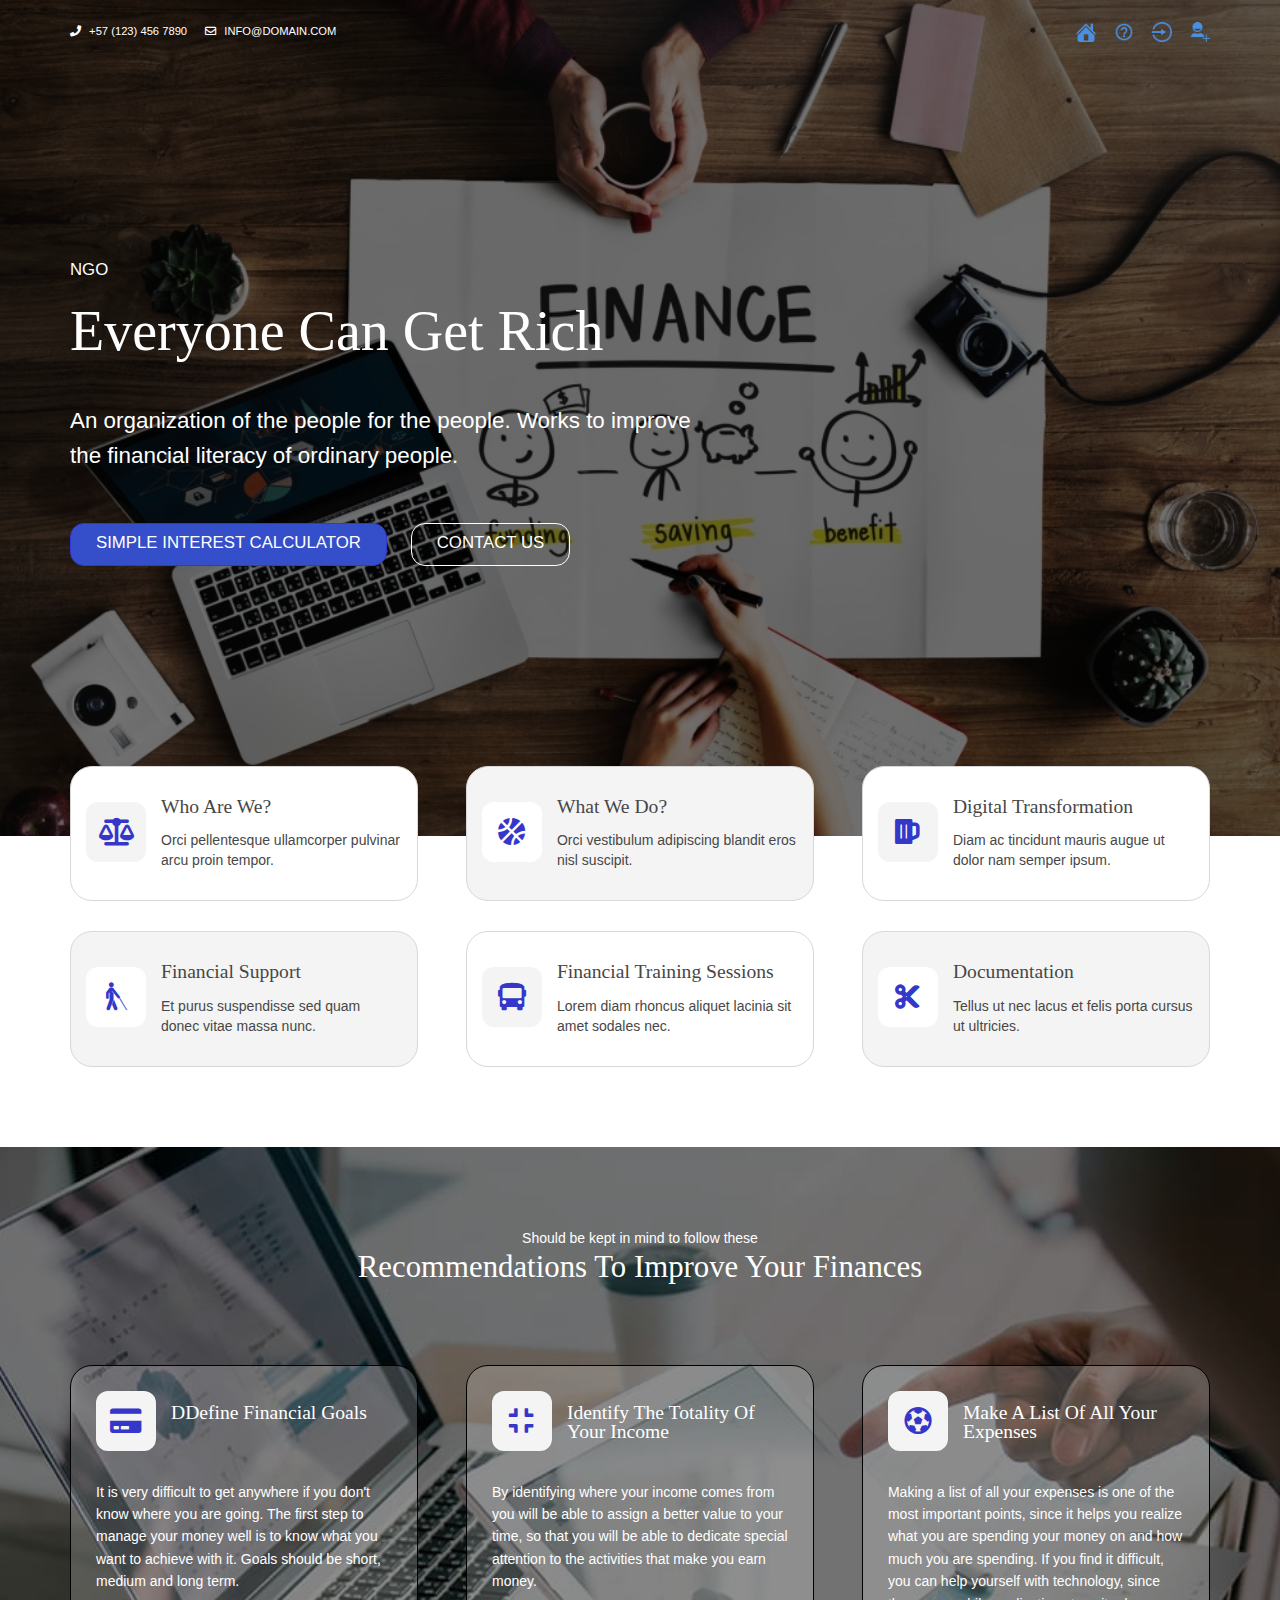
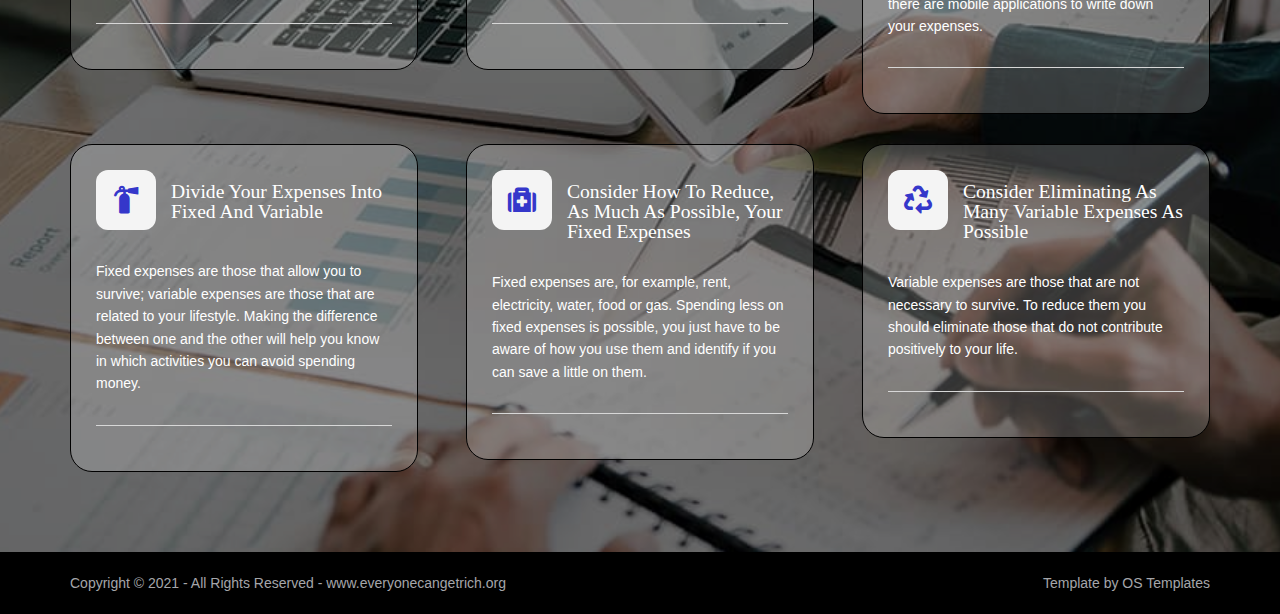
==== commit ab30d59a: "Link with calculator" ====
--- a/index.html
+++ b/index.html
@@ -14,10 +14,10 @@
 <meta charset="utf-8">
 <meta name="viewport" content="width=device-width, initial-scale=1.0, maximum-scale=1.0, user-scalable=no">
 <link href="layout/styles/layout.css" rel="stylesheet" type="text/css" media="all">
+<!-- CSS  made by me -->
+<link href="layout/styles/tablecalculator.css" rel="stylesheet" type="text/css" media="all">
 </head>
 <body id="top">
-<!-- ################################################################################################ -->
-<!-- ################################################################################################ -->
 <!-- ################################################################################################ -->
 <!-- Top Background Image Wrapper -->
 <div class="bgded" style="background-image:url('images/backgrounds/01.jpeg');">
@@ -44,11 +44,6 @@
       </div>
     </div>
   </div>
-  <!-- ################################################################################################ -->
-  <!-- ################################################################################################ -->
-  <!-- ################################################################################################ -->
-
-  <!-- ################################################################################################ -->
   <!-- ################################################################################################ -->
   <!-- ################################################################################################ -->
   <div class="wrapper overlay">
@@ -60,7 +55,7 @@
         <p>An organization of the people for the people. Works to improve the financial literacy of ordinary people.</p>
         <footer>
           <ul class="nospace inline pushright">
-            <li><a class="btn" href="#">Save money</a></li>
+            <li><a class="btn" href="pages/calculator.html">Simple Interest Calculator</a></li>
             <li><a class="btn inverse" href="#">Contact us</a></li>
           </ul>
         </footer>
@@ -72,8 +67,6 @@
 </div>
 <!-- End Top Background Image Wrapper -->
 <!-- ################################################################################################ -->
-<!-- ################################################################################################ -->
-<!-- ################################################################################################ -->
 <div class="wrapper row3">
   <main class="hoc container clear">
     <!-- main body -->
@@ -207,7 +200,7 @@
 <div class="wrapper row5">
   <div id="copyright" class="hoc clear">
     <!-- ################################################################################################ -->
-    <p class="fl_left">Copyright &copy; 2018 - All Rights Reserved - <a href="#">Domain Name</a></p>
+    <p class="fl_left">Copyright &copy; 2021 - All Rights Reserved - <a href="#">www.everyonecangetrich.org</a></p>
     <p class="fl_right">Template by <a target="_blank" href="https://www.os-templates.com/" title="Free Website Templates">OS Templates</a></p>
     <!-- ################################################################################################ -->
   </div>
--- a/layout/styles/layout.css
+++ b/layout/styles/layout.css
@@ -332,11 +332,11 @@
 /* Colours
 --------------------------------------------------------------------------------------------------------------- */
 body{color:#A5A6AA; background-color:#000000;}
-a{color:#B0CA35;}
+a{color:#3537CA;}
 a:active, a:focus{background:transparent !important;}/* IE10 + 11 Bugfix - prevents grey background */
 hr, .borderedbox{border-color:#D7D7D7;}
 label span{color:#FF0000; background-color:inherit;}
-input:focus, textarea:focus, *:required:focus{border-color:#B0CA35 !important;}
+input:focus, textarea:focus, *:required:focus{border-color:#3537CA !important;}
 
 .overlay{color:#FFFFFF; background-color:inherit;}
 .overlay::after{color:inherit; background-color:rgba(0,0,0,.55);}
@@ -346,11 +346,11 @@
 .btn, .btn.inverse:hover{color:#FFFFFF; background-color:#354ECA; border-color:#3537CA;}
 .btn:hover, .btn.inverse{color:inherit; background-color:transparent; border-color:inherit;}
 
-.coloured{color:#FFFFFF; background-color:#B0CA35;}
-.coloured .btn{color:#B0CA35; background-color:#FFFFFF;}
+.coloured{color:#FFFFFF; background-color:#3537CA;}
+.coloured .btn{color:#3537CA; background-color:#FFFFFF;}
 .coloured .btn:hover{color:inherit; background-color:transparent; border-color:inherit;}
 
-.imgover:hover::before{background-color:rgba(176,202,53,.3);/* #B0CA35 */}
+.imgover:hover::before{background-color:rgba(176,202,53,.3);/* #3537CA */}
 .imgover, .imgover:hover::after{color:#FFFFFF;}
 
 
@@ -365,7 +365,7 @@
 
 
 /* Top Bar */
-#topbar #searchform{color:#B0CA35;}
+#topbar #searchform{color:#3537CA;}
 #topbar #searchform input{color:#FFFFFF; background:#889C29;}
 #topbar #searchform button{color:#FFFFFF; background:transparent;}
 
@@ -381,8 +381,8 @@
 /* Content Area */
 .elements article, #services .elements article:hover{color:#474747; background-color:#FFFFFF; border-color:#D7D7D7;}
 .elements article:hover, #services .elements article:hover{border-color:#889C29;}
-.elements article a i{color:#B0CA35; background-color:#F4F4F4;}
-.elements article:hover a i, #introblocks .elements li:nth-child(even) article:hover a i{color:#FFFFFF; background-color:#B0CA35;}
+.elements article a i{color:#3537CA; background-color:#F4F4F4;}
+.elements article:hover a i, #introblocks .elements li:nth-child(even) article:hover a i{color:#FFFFFF; background-color:#3537CA;}
 #introblocks .elements article:hover{box-shadow:0px 0px 15px rgba(0,0,0,.1);}
 #introblocks .elements li:nth-child(even) article{background-color:#F4F4F4;}
 #introblocks .elements li:nth-child(even) article a i{background-color:#FFFFFF;}
@@ -390,8 +390,8 @@
 #services .elements article > p:last-of-type{border-color:#D7D7D7;}
 
 .shout figure figcaption a{color:inherit; background-color:inherit; border-color:#D7D7D7;}
-.shout figure:hover figcaption a, .shout figure figcaption a::after{color:#FFFFFF; background-color:#B0CA35; border-color:#B0CA35;}
-.shout figure:hover figcaption a::after{color:#B0CA35; background-color:#FFFFFF;}
+.shout figure:hover figcaption a, .shout figure figcaption a::after{color:#FFFFFF; background-color:#3537CA; border-color:#3537CA;}
+.shout figure:hover figcaption a::after{color:#3537CA; background-color:#FFFFFF;}
 
 
 /* Footer */
@@ -401,34 +401,34 @@
 #footer input, #footer button{border-color:transparent;}
 #footer input{color:#FFFFFF; background-color:rgba(255,255,255,.2);}
 #footer input:focus{background-color:#889C29;}
-#footer button{color:#FFFFFF; background-color:#B0CA35;}
+#footer button{color:#FFFFFF; background-color:#3537CA;}
 #footer button:hover{color:inherit; background-color:transparent; border-color:inherit;}
 
 #ctdetails{border-color:rgba(255,255,255,.2);}
 #ctdetails::before, #ctdetails::after{background:rgba(255,255,255,.2);}
 #ctdetails > ul li{color:inherit; background-color:rgba(255,255,255,.2);}
 #ctdetails > ul li i, #ctdetails > ul li strong{color:#FFFFFF;}
-#ctdetails > ul li a i{background-color:#B0CA35;}
+#ctdetails > ul li a i{background-color:#3537CA;}
 #ctdetails > ul li:nth-child(even), #ctdetails > ul li:hover{color:#FFFFFF; background-color:#889C29;}
 
 
 /* Navigation */
 #mainav li a{color:inherit;}
 #mainav .active a, #mainav a:hover, #mainav li:hover > a{color:#889C29; background-color:inherit;}
-#mainav li li a, #mainav .active li a{color:#FFFFFF; background-color:rgba(176,202,53,.5); border-color:rgba(176,202,53,.5);/* #B0CA35 */}
-#mainav li li:hover > a, #mainav .active .active > a{color:#FFFFFF; background-color:#B0CA35;}
+#mainav li li a, #mainav .active li a{color:#FFFFFF; background-color:rgba(176,202,53,.5); border-color:rgba(176,202,53,.5);/* #3537CA */}
+#mainav li li:hover > a, #mainav .active .active > a{color:#FFFFFF; background-color:#3537CA;}
 #mainav form select{color:#474747; background-color:#FFFFFF; border-color:#D7D7D7;}
 
 #breadcrumb a{color:inherit; background-color:inherit;}
-#breadcrumb li:last-child a{color:#B0CA35;}
+#breadcrumb li:last-child a{color:#3537CA;}
 
 .container .sidebar nav a{color:inherit; border-color:#D7D7D7;}
-.container .sidebar nav a:hover{color:#B0CA35;}
+.container .sidebar nav a:hover{color:#3537CA;}
 
 .pagination a, .pagination strong{border-color:#D7D7D7;}
-.pagination .current *{color:#FFFFFF; background-color:#B0CA35;}
-
-#backtotop{color:#FFFFFF; background-color:#B0CA35;}
+.pagination .current *{color:#FFFFFF; background-color:#3537CA;}
+
+#backtotop{color:#FFFFFF; background-color:#3537CA;}
 
 
 /* Tables + Comments */
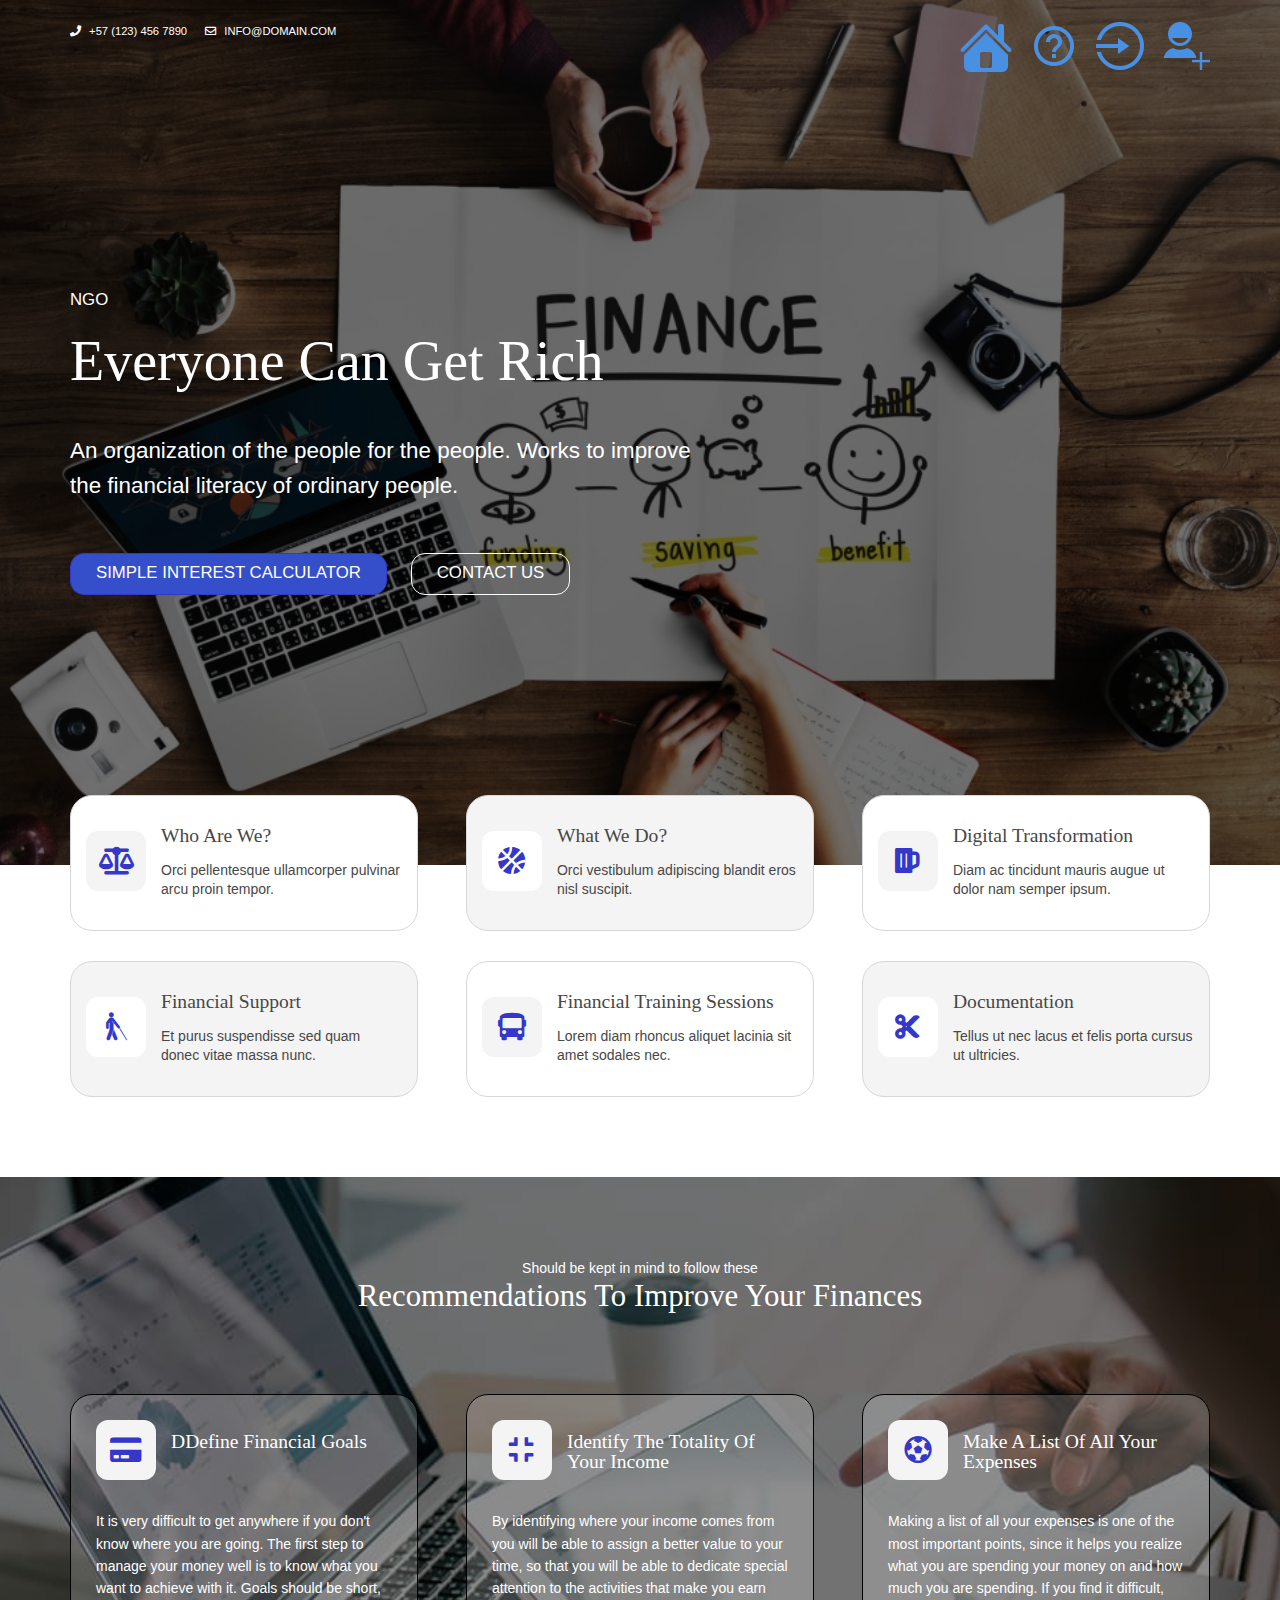
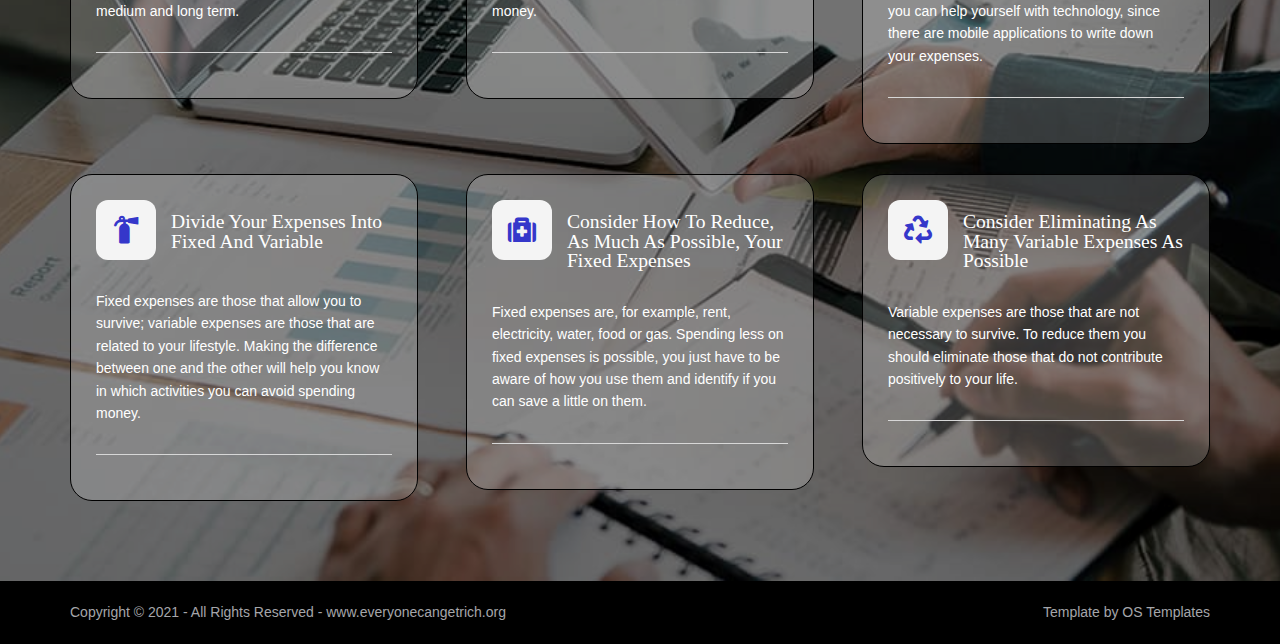
==== commit bb94ff6a: "Se quita el style que estaba escrito directamente en el html el cual se pasa a un archivo css" ====
--- a/index.html
+++ b/index.html
@@ -35,10 +35,10 @@
       <div class="fl_right">
         <!-- ################################################################################################ -->
         <ul class="nospace">
-          <li><a href="index.html"><img src="images/icons/01.png" style="width:20px;height:20px;"></a></li>
-          <li><a href="#" title="Help Center"><img src="images/icons/02.png" style="width:20px;height:20px;"></a></li>
-          <li><a href="#" title="Login"><img src="images/icons/03.png" style="width:20px;height:20px;"></i></a></li>
-          <li><a href="#" title="Sign Up"><img src="images/icons/04.png" style="width:20px;height:20px;"></i></a></li>
+          <li><a class="icons" href="../index.html"><img src="images/icons/01.png"></a></li>
+          <li><a class="icons" href="#" title="Help Center"><img src="images/icons/02.png"></a></li>
+          <li><a class="icons" href="#" title="Login"><img src="images/icons/03.png"></i></a></li>
+          <li><a class="icons" href="#" title="Sign Up"><img src="images/icons/04.png"></i></a></li>
         </ul>
         <!-- ################################################################################################ -->
       </div>
--- a/layout/styles/layout.css
+++ b/layout/styles/layout.css
@@ -149,7 +149,7 @@
 
 /* Footer
 --------------------------------------------------------------------------------------------------------------- */
-#footer{padding:80px 0;}
+#footer{padding:30px 0;}
 
 #footer .heading{margin-bottom:50px; font-size:1.2rem;}
 #footer .logoname{margin-bottom:50px;}
@@ -256,7 +256,7 @@
 #mainav form select option{margin:5px; padding:0; border:none;}
 
 /* Breadcrumb */
-#breadcrumb{padding:150px 0 30px;}
+#breadcrumb{padding:20px 0 30px;}
 #breadcrumb ul{margin:0; padding:0; list-style:none; text-transform:uppercase;}
 #breadcrumb li{display:inline-block; margin:0 6px 0 0; padding:0;}
 #breadcrumb li a{display:block; position:relative; margin:0; padding:0 12px 0 0; font-size:12px;}
--- a/layout/styles/tablecalculator.css
+++ b/layout/styles/tablecalculator.css
@@ -0,0 +1,8 @@
+@charset "utf-8";
+.tftable {font-size:12px;width:auto;;border-width: 1px;margin-left: auto; margin-right: auto;}
+.tftable th {font-size:12px;border-width: 1px;padding: 8px;}
+.tftable td {font-size:12px;border-width: 1px;padding: 8px;}
+.tftable tr:hover {background-color:#ffffff;}
+
+.text-align-center {text-align: center;}
+.center {margin-left: auto; margin-right: auto;}
